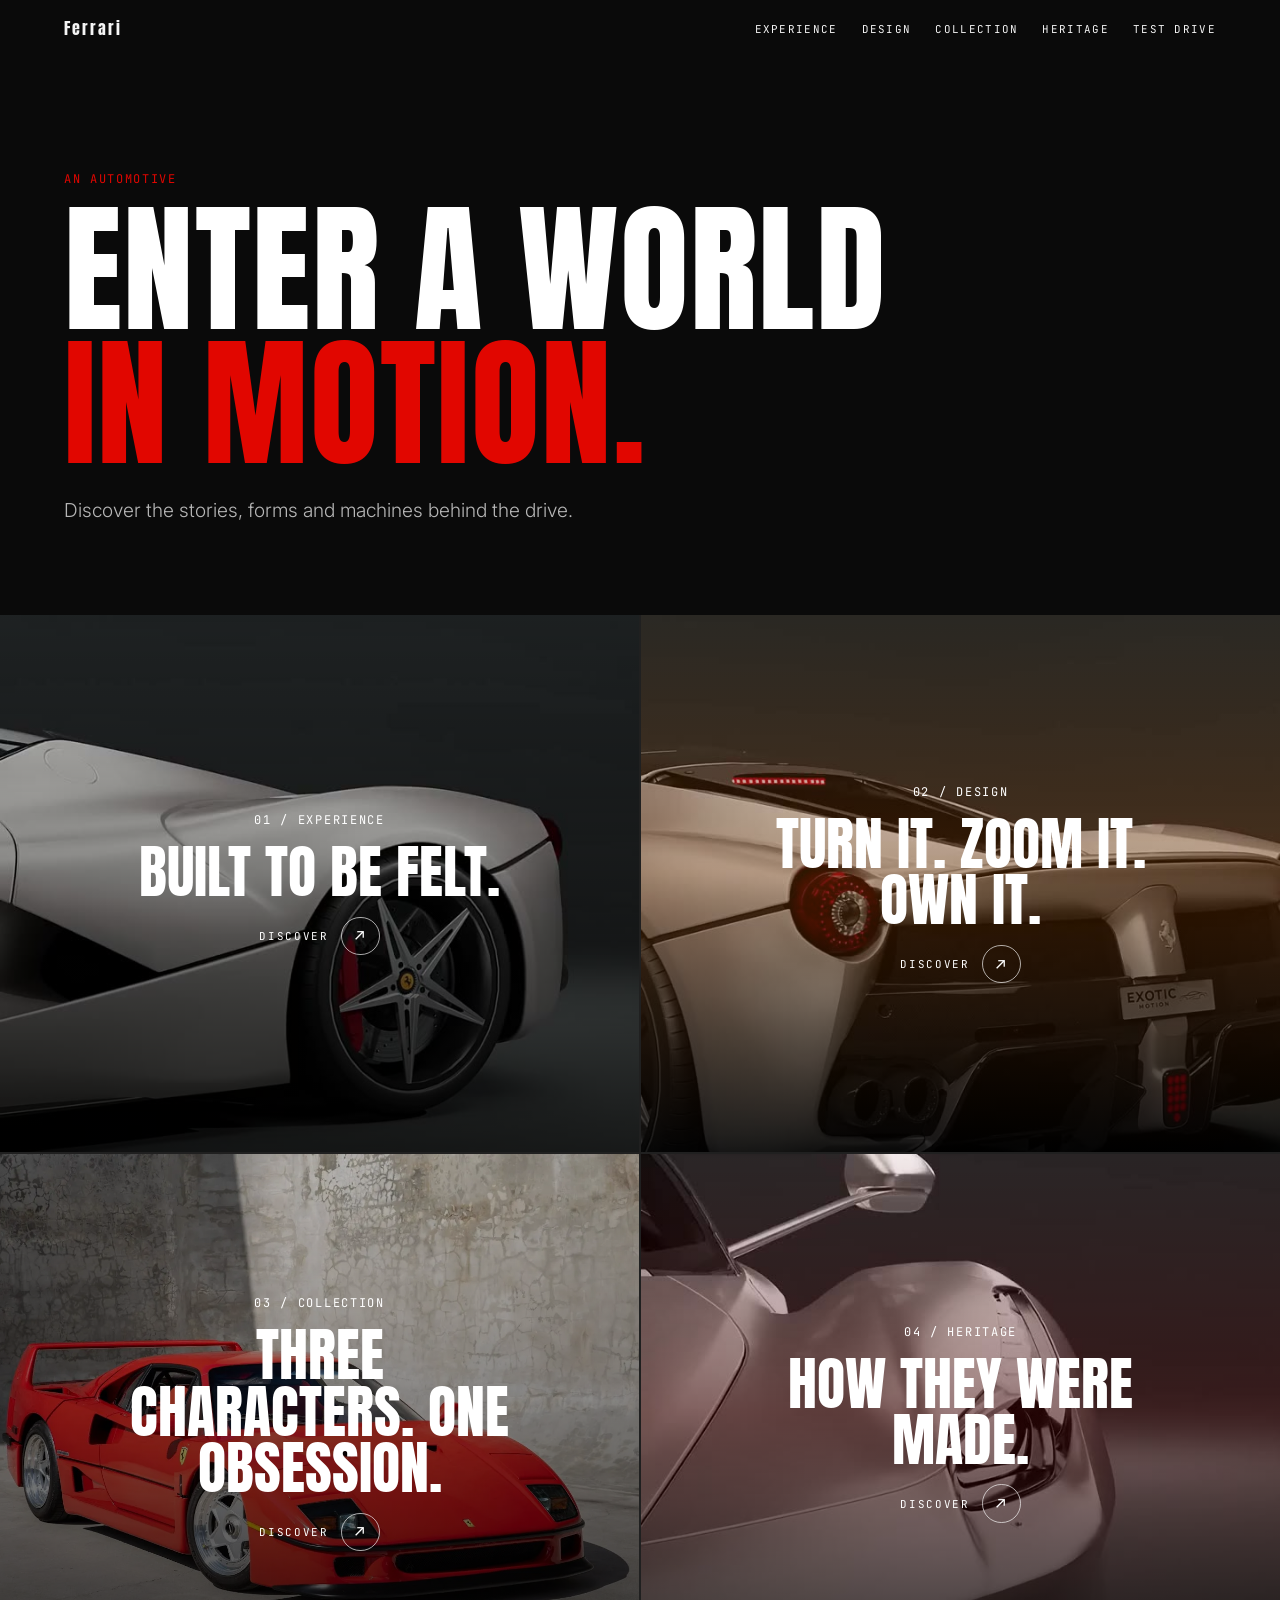
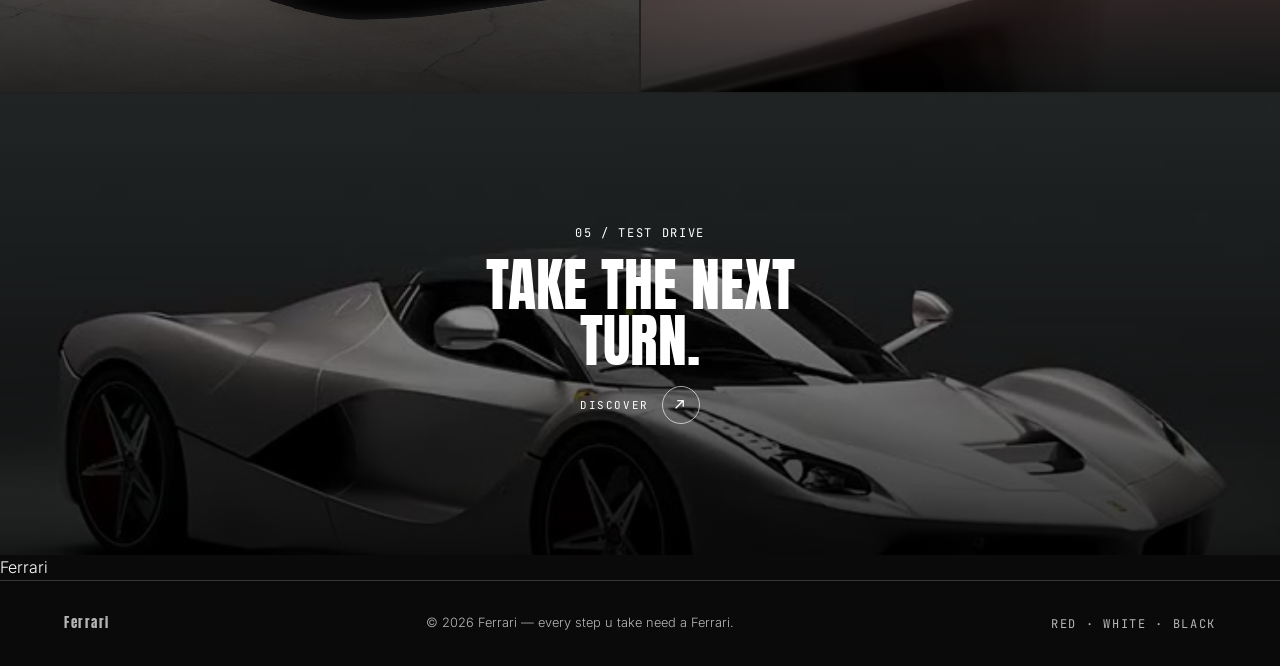
==== index.html @ f935f4d6 "Add files via upload" ====
<!DOCTYPE html>
<html lang="en">
<head>
  <meta charset="utf-8">
  <meta name="viewport" content="width=device-width,initial-scale=1">
  <meta name="description" content="Explore the Ferrari-inspired: experience, design, collection and heritage.">
  <title>Ferrari — Discover the Maison</title>
  <link rel="preconnect" href="https://fonts.googleapis.com">
  <link rel="preconnect" href="https://fonts.gstatic.com" crossorigin>
  <link href="https://fonts.googleapis.com/css2?family=Anton&family=Inter:wght@300;400;600&family=JetBrains+Mono:wght@400&display=swap" rel="stylesheet">
  <link rel="stylesheet" href="ferrari.css">
  <link rel="stylesheet" href="assets/css/home.css">
  <script src="assets/js/common.js" defer></script>
</head>
<body>
  <a class="skip" href="#discover">Skip to categories</a>
  <header class="nav">
    <a href="index.html" class="logo" aria-label="Ferrari home">Ferrari</a>
    <nav aria-label="Primary">
      <a href="experience.html">Experience</a>
      <a href="model.html">Design</a>
      <a href="collection.html">Collection</a>
      <a href="heritage.html">Heritage</a>
      <a href="contact.html">Test drive</a>
    </nav>
  </header>

  <main>
    <section class="album-intro">
      <p class="mono">An automotive</p>
      <h1>Enter a world<br><span class="red">in motion.</span></h1>
      <p class="album-lede">Discover the stories, forms and machines behind the drive.</p>
    </section>

    <section class="album-grid" id="discover" aria-label="Explore categories">
      <a class="album-card album-card--experience rv" href="experience.html">
        <img src="assets/cards/experience.jpg" alt="" fetchpriority="high">
        <span class="card-shade"></span>
        <span class="card-copy"><span class="mono">01 / Experience</span><strong>Built to be felt.</strong><span class="discover">Discover <span aria-hidden="true">↗</span></span></span>
      </a>
      <a class="album-card album-card--design rv" href="model.html">
        <img src="assets/cards/design.jpg" alt="" loading="lazy">
        <span class="card-shade"></span>
        <span class="card-copy"><span class="mono">02 / Design</span><strong>Turn it. Zoom it. Own it.</strong><span class="discover">Discover <span aria-hidden="true">↗</span></span></span>
      </a>
      <a class="album-card album-card--collection rv" href="collection.html">
        <img src="assets/cards/collection.jpg" alt="" loading="lazy">
        <span class="card-shade"></span>
        <span class="card-copy"><span class="mono">03 / Collection</span><strong>Three characters. One obsession.</strong><span class="discover">Discover <span aria-hidden="true">↗</span></span></span>
      </a>
      <a class="album-card album-card--heritage rv" href="heritage.html">
        <img src="assets/cards/heritage.jpg" alt="" loading="lazy">
        <span class="card-shade"></span>
        <span class="card-copy"><span class="mono">04 / Heritage</span><strong>How they were made.</strong><span class="discover">Discover <span aria-hidden="true">↗</span></span></span>
      </a>
      <a class="album-card album-card--contact rv" href="contact.html">
        <img src="assets/cards/contact.jpg" alt="" loading="lazy">
        <span class="card-shade"></span>
        <span class="card-copy"><span class="mono">05 / Test drive</span><strong>Take the next turn.</strong><span class="discover">Discover <span aria-hidden="true">↗</span></span></span>
      </a>
    </section>
  </main>
Ferrari
  <footer><a class="logo" href="index.html">Ferrari</a><span>© 2026 Ferrari —  every step u take need a Ferrari.</span><span class="mono">Red · White · Black</span></footer>
</body>
</html>
---- ferrari.css ----
:root{--red:#E10600;--bk:#0A0A0A;--wh:#fff;--line:rgba(255,255,255,.18);--dim:rgba(255,255,255,.7);--ease:cubic-bezier(.16,1,.3,1);--pad:clamp(1.25rem,5vw,6rem)}
*{box-sizing:border-box;margin:0}
html{scroll-behavior:smooth}
body{min-height:100vh;background:var(--bk);color:var(--wh);font:300 1rem/1.6 Inter,system-ui,sans-serif;overflow-x:hidden}
h1,h2,h3{font-family:Anton,Impact,sans-serif;font-weight:400;text-transform:uppercase;line-height:.95;letter-spacing:.01em}
.mono{font:400 .75rem JetBrains Mono,monospace;letter-spacing:.14em;text-transform:uppercase;color:var(--dim)}
.red{color:var(--red)}
a{color:inherit;text-decoration:none}
:focus-visible{outline:2px solid var(--red);outline-offset:3px}
.skip{position:absolute;left:-999px;top:1rem}.skip:focus{left:1rem;z-index:99;background:var(--red);padding:.5rem 1rem}
.nav{position:fixed;inset:0 0 auto;display:flex;justify-content:space-between;align-items:center;padding:1rem var(--pad);z-index:50;mix-blend-mode:difference}
.logo{font-family:Anton,Impact,sans-serif;letter-spacing:.12em}
.nav nav{display:flex;gap:clamp(.6rem,2vw,1.5rem)}
.nav nav a{font:400 .68rem JetBrains Mono,monospace;letter-spacing:.12em;text-transform:uppercase;position:relative}
.nav nav a::after{content:"";position:absolute;left:0;bottom:-4px;height:1px;width:100%;background:var(--red);transform:scaleX(0);transform-origin:left;transition:transform .5s var(--ease)}
.nav nav a:hover::after,.nav nav a:focus-visible::after,.nav nav a[aria-current=page]::after{transform:scaleX(1)}
.category-page{min-height:calc(100vh - 90px);padding:clamp(8rem,15vh,12rem) var(--pad) 6rem}
.page-heading{max-width:1000px;margin-bottom:clamp(3rem,8vw,6rem)}
.page-heading>.mono{color:var(--red);margin-bottom:1.2rem}
.page-heading h1{font-size:clamp(3.7rem,10vw,9rem)}
.page-heading>p:last-child{max-width:48ch;margin-top:1.5rem;color:var(--dim)}
.pill{display:inline-flex;align-items:center;justify-content:center;border:1px solid var(--wh);background:none;color:var(--wh);padding:.7rem 1.4rem;cursor:pointer;font:400 .72rem JetBrains Mono,monospace;letter-spacing:.14em;text-transform:uppercase;transition:background .3s,border-color .3s,color .3s,transform .4s var(--ease)}
.pill:hover,.pill:focus-visible{background:var(--red);border-color:var(--red)}
.pill.solid{background:var(--red);border-color:var(--red)}
.pill.solid:hover{background:var(--wh);color:var(--bk)}
.rv{opacity:0;transform:translateY(30px);transition:opacity .8s var(--ease),transform .8s var(--ease)}
.rv.in{opacity:1;transform:none}
.page-transition{position:fixed;inset:0;z-index:1000;display:grid;place-items:center;background:#000;opacity:1;pointer-events:auto;transition:opacity .6s var(--ease)}
.page-transition img{display:block;width:min(190px,50vw);height:auto;opacity:0;transform:scale(.94);transition:opacity .6s ease,transform .9s var(--ease)}
.page-transition.is-show img{opacity:1;transform:none}
.page-transition.is-out img{opacity:0;transition:opacity .35s ease}
.page-transition.is-done{opacity:0;pointer-events:none}
.note{margin-top:1rem}
.page-disclaimer{margin-top:3rem}
footer{display:flex;justify-content:space-between;align-items:center;flex-wrap:wrap;gap:1rem;padding:2rem var(--pad);border-top:1px solid var(--line);font-size:.8rem;color:var(--dim)}
@media(max-width:760px){.nav{align-items:flex-start}.nav nav{justify-content:flex-end;flex-wrap:wrap;max-width:70%;row-gap:.4rem}.nav nav a{font-size:.58rem}.category-page{padding-top:9rem}footer{align-items:flex-start;flex-direction:column}}
@media(max-width:420px){.nav{padding:.8rem 1rem}.nav nav{max-width:75%;gap:.4rem .7rem}.nav nav a{font-size:.53rem;letter-spacing:.08em}}
@media(prefers-reduced-motion:reduce){*,*::before,*::after{scroll-behavior:auto!important;animation:none!important;transition:none!important}.rv{opacity:1;transform:none}.page-transition{display:none}}
---- assets/css/home.css ----
.album-intro{padding:clamp(9rem,19vh,15rem) var(--pad) clamp(3rem,7vw,6rem)}
.album-intro>.mono{color:var(--red);margin-bottom:1rem}
.album-intro h1{font-size:clamp(4rem,11vw,10rem)}
.album-lede{max-width:38rem;margin-top:1.5rem;color:var(--dim);font-size:clamp(1rem,1.5vw,1.25rem)}
.album-grid{display:grid;grid-template-columns:repeat(2,minmax(0,1fr));gap:2px;background:#202020}
.album-card{position:relative;isolation:isolate;display:grid;place-items:center;min-height:clamp(340px,42vw,620px);overflow:hidden;background:#161616}
.album-card:last-child{grid-column:1/-1;min-height:clamp(300px,36vw,520px)}
.album-card>img,.card-shade{position:absolute;inset:0;width:100%;height:100%}
.album-card>img{z-index:-2;object-fit:cover;transition:transform 1.2s var(--ease),filter .8s}
.card-shade{z-index:-1;background:linear-gradient(180deg,rgba(0,0,0,.14),rgba(0,0,0,.64) 75%,rgba(0,0,0,.82))}
.album-card:hover>img,.album-card:focus-visible>img{transform:scale(1.045);filter:saturate(1.15)}
.card-copy{display:grid;justify-items:center;gap:1rem;padding:2rem;text-align:center}
.card-copy>.mono{color:var(--wh)}
.card-copy strong{max-width:14ch;font:400 clamp(2rem,4.5vw,4.5rem)/.98 Anton,Impact,sans-serif;text-transform:uppercase}
.discover{display:flex;align-items:center;gap:.8rem;font:400 .68rem JetBrains Mono,monospace;letter-spacing:.15em;text-transform:uppercase}
.discover span{display:grid;place-items:center;width:2.4rem;height:2.4rem;border:1px solid rgba(255,255,255,.65);border-radius:50%;font-size:1rem;transition:background .3s,border-color .3s,transform .4s var(--ease)}
.album-card:hover .discover span{background:var(--red);border-color:var(--red);transform:rotate(45deg)}
.album-card--design .card-shade{background:linear-gradient(180deg,rgba(147,75,0,.08),rgba(100,45,0,.46) 48%,rgba(0,0,0,.82))}
.album-card--heritage .card-shade{background:linear-gradient(180deg,rgba(110,0,0,.08),rgba(60,0,0,.5) 48%,rgba(0,0,0,.82))}
@media(max-width:680px){.album-grid{grid-template-columns:1fr}.album-card,.album-card:last-child{grid-column:auto;min-height:78svh}.album-card:last-child{min-height:65svh}.album-intro{padding-bottom:2.5rem}}
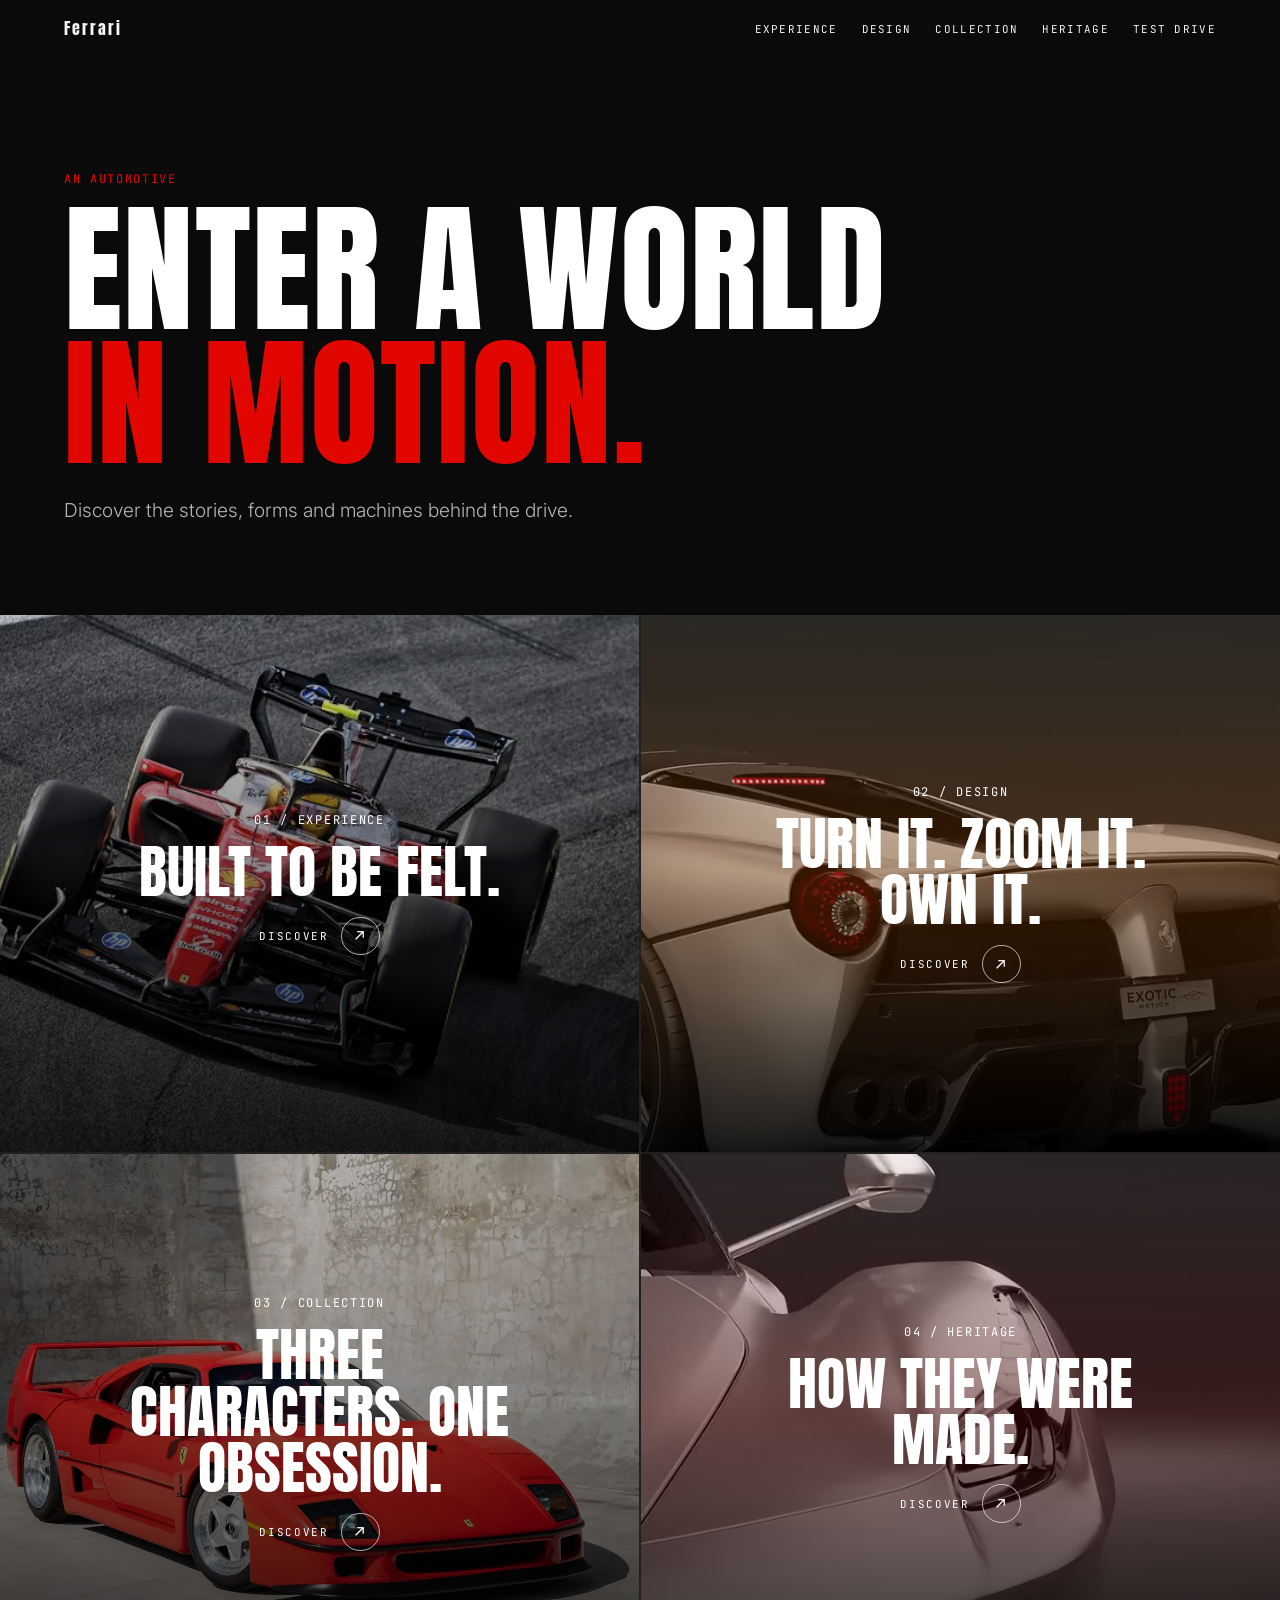
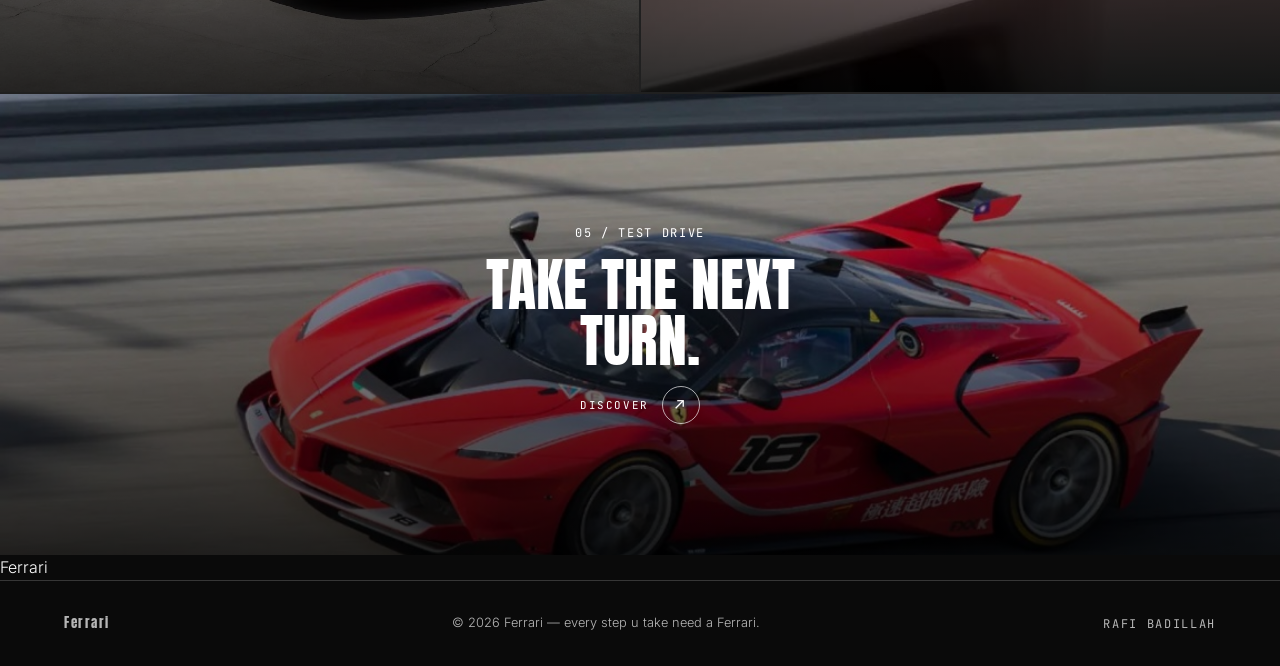
==== commit e9e233db: "Add files via upload" ====
--- a/index.html
+++ b/index.html
@@ -61,6 +61,6 @@
     </section>
   </main>
 Ferrari
-  <footer><a class="logo" href="index.html">Ferrari</a><span>© 2026 Ferrari —  every step u take need a Ferrari.</span><span class="mono">Red · White · Black</span></footer>
+  <footer><a class="logo" href="index.html">Ferrari</a><span>© 2026 Ferrari —  every step u take need a Ferrari.</span><span class="mono">Rafi Badillah</span></footer>
 </body>
 </html>
